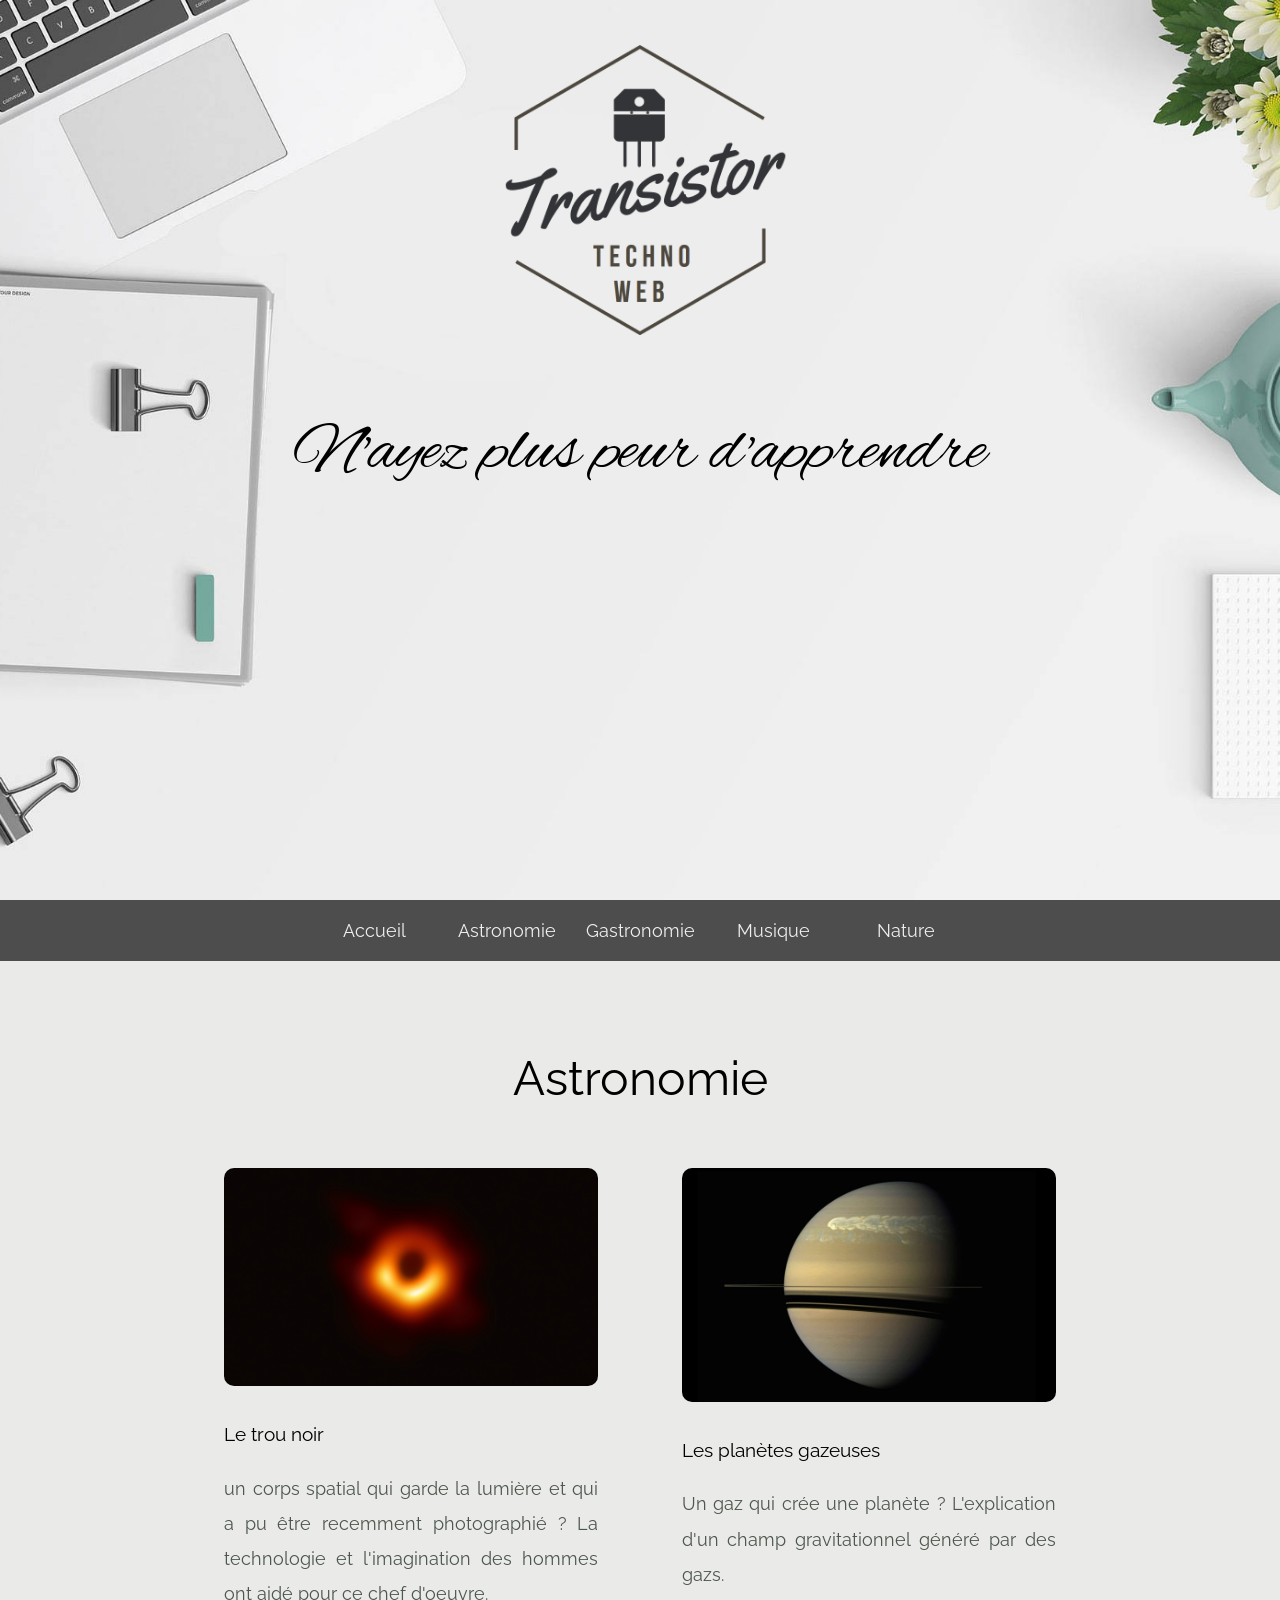
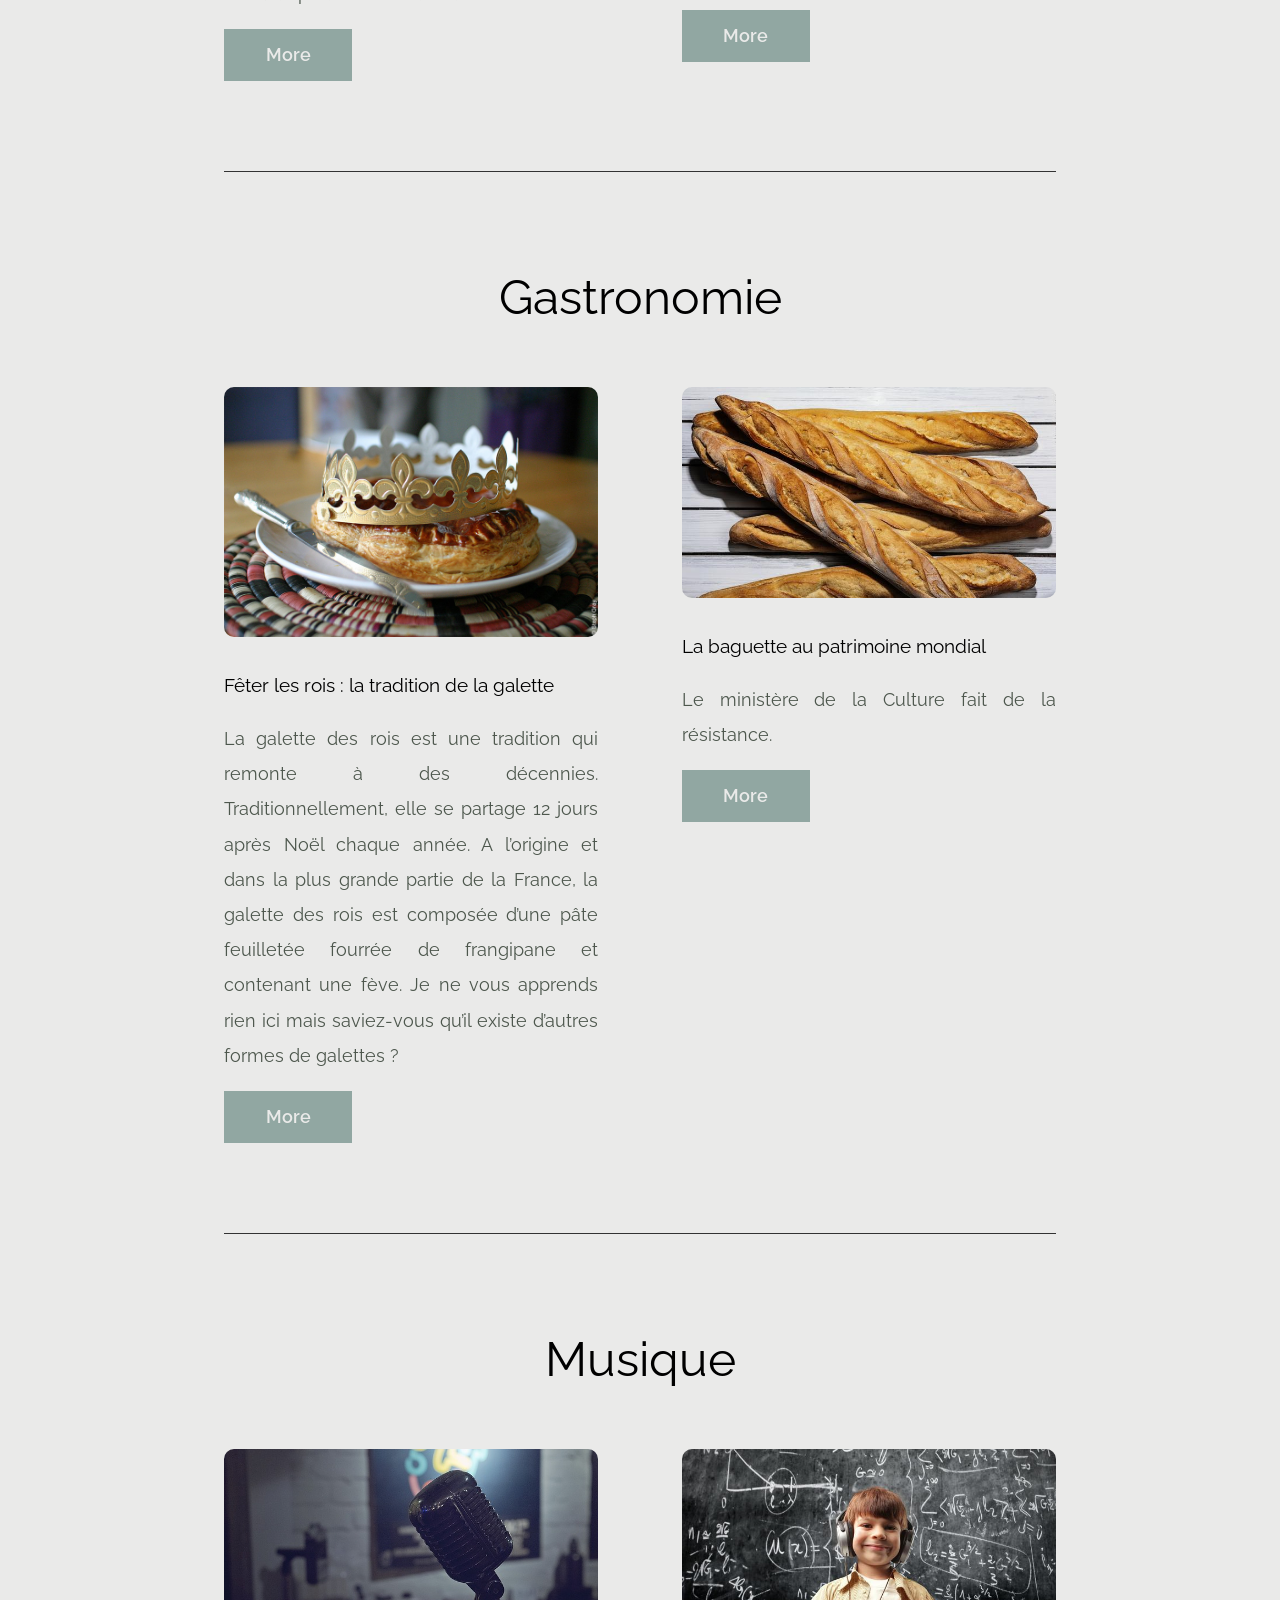
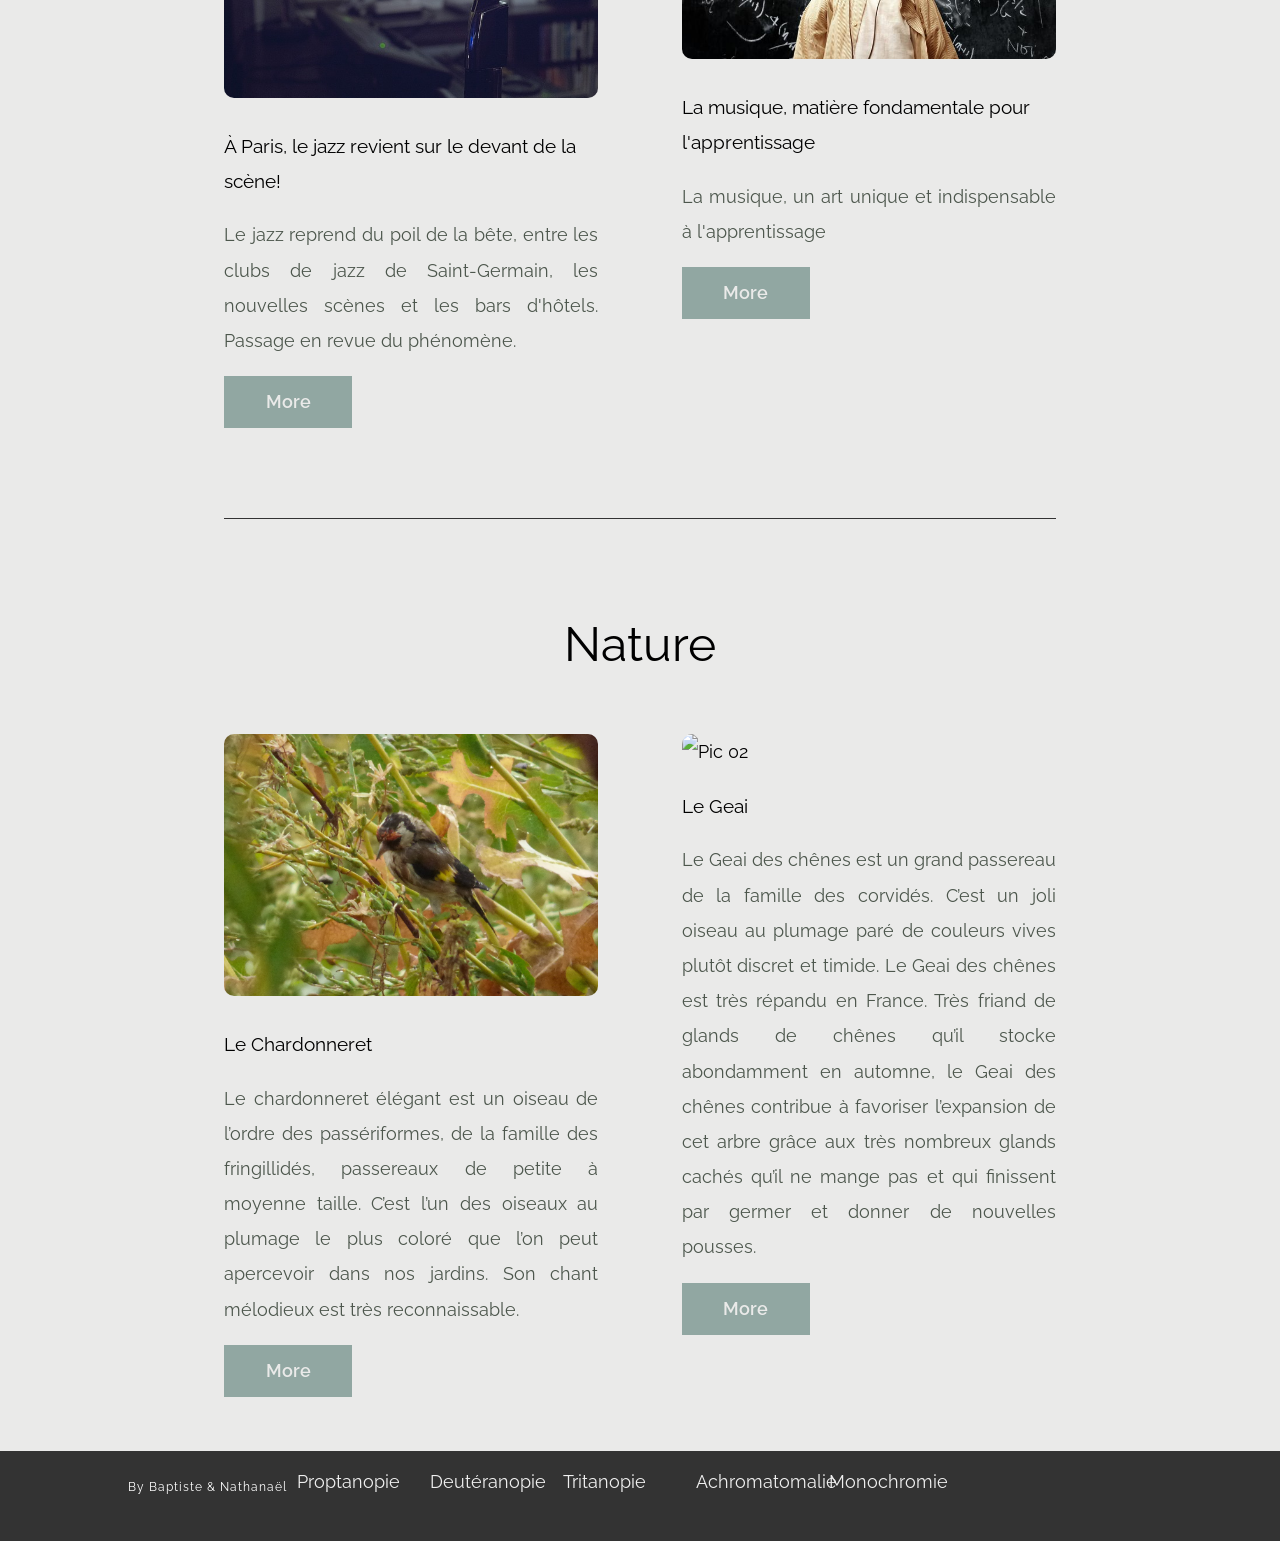
==== www/index.html @ d0d6b8c2 "Add files via upload" ====
<!DOCTYPE html>
<html lang="fr">
	<head>
		<meta charset="UTF-8" />
		<title>Accueil</title>
		<link type="text/css" rel="stylesheet" href="css/reset.css" >
		<link type="text/css" rel="stylesheet" href="css/index.css" >
	</head>
	<body style="margin:0; padding:0;">

		<!--	Header
		--------------------------------->
		<div class="banner" id="index">
			<img src="imgs/logo/SFlogo.PNG" alt="Transisor"  class="logo">
			<h1>N'ayez plus peur d'apprendre</h1>
		</div>

		<!--	Navigation
		--------------------------------->
		<div class="nav">
		  <input type="checkbox" id="nav-check">
		  <div class="nav-btn">
		    <label for="nav-check">
		      <span></span>
		      <span></span>
		      <span></span>
		    </label>
		  </div>

		  <div class="nav-links">
		    <a class="js-scrollTo" href="#index">Accueil</a>
		    <a class="js-scrollTo" href="#astronomie">Astronomie</a>
		    <a class="js-scrollTo" href="#gastronomie">Gastronomie</a>
		    <a class="js-scrollTo" href="#musique">Musique</a>
		    <a class="js-scrollTo" href="#nature">Nature</a>
		  </div>
		</div>

		<!--	Main
		--------------------------------->
			<!--	Astronomie
			--------------------------------->
			<div class="bordure_transparent" id="astronomie"></div>
			<div class="inner">
				<header>
					<h2>Astronomie</h2>
					<p></p>
				</header>
				<div class="flex">
					<article>
						<div class="image">
							<img src="imgs/part_1/pic_1.jpg" alt="Pic 01" />
						</div>
						<header>
							<h3>Le trou noir</h3>
						</header>
						<p>
							un corps spatial qui garde la lumière et qui a pu être recemment photographié ? La technologie et l'imagination des hommes ont aidé pour ce chef d'oeuvre.
						</p>
						<footer>
							<a href="content/astronomie.html#article_1" class="button">More</a>
						</footer>
					</article>
					<article>
						<div class="image">
							<img src="imgs/part_1/pic_2.jpg" alt="Pic 02" />
						</div>
						<header>
							<h3>Les planètes gazeuses</h3>
						</header>
						<p>
							Un gaz qui crée une planète ? L'explication d'un champ gravitationnel généré par des gazs.
						</p>
						<footer>
							<a href="content/astronomie.html#article_2" class="button">More</a>
						</footer>
					</article>
				</div>
				<div class="bordure" id="gastronomie"></div>
			</div>

			<!--	Gastronomie
			--------------------------------->
			<div class="inner">
				<header>
					<h2>Gastronomie</h2>
					<p></p>
				</header>
				<div class="flex">
					<article>
						<div class="image">
							<img src="imgs/part_2/pic_1.jpg" alt="Pic 01" />
						</div>
						<header>
							<h3>Fêter les rois : la tradition de la galette</h3>
						</header>
						<p>
							La galette des rois est une tradition qui remonte à des décennies. Traditionnellement, elle se partage 12 jours après Noël chaque année. A l’origine et dans la plus grande partie de la France, la galette des rois est composée d’une pâte feuilletée fourrée de frangipane et contenant une fève. Je ne vous apprends rien ici mais saviez-vous qu’il existe d’autres formes de galettes ?
						</p>
						<footer>
							<a href="content/gastronomie.html#article_1" class="button">More</a>
						</footer>
					</article>
					<article>
						<div class="image">
							<img src="imgs/part_2/pic_2.jpg" alt="Pic 02" />
						</div>
						<header>
							<h3>La baguette au patrimoine mondial</h3>
						</header>
						<p>
							Le ministère de la Culture fait de la résistance.
						</p>
						<footer>
							<a href="content/gastronomie.html#article_2" class="button">More</a>
						</footer>
					</article>
				</div>
				<div class="bordure" id="musique"></div>
			</div>

			<!--	Musique
			--------------------------------->
			<div class="inner">
				<header>
					<h2>Musique</h2>
					<p></p>
				</header>
				<div class="flex">
					<article>
						<div class="image"><img src="imgs/part_3/pic_1.jpg" alt="Pic 01" /></div>
						<header>
							<h3>À Paris, le jazz revient sur le devant de la scène!</h3>
						</header>
						<p>
							Le jazz reprend du poil de la bête, entre les clubs de jazz de Saint-Germain, les nouvelles scènes et les bars d'hôtels. Passage en revue du phénomène.
						</p>
						<footer>
							<a href="content/musique.html#article_1" class="button">More</a>
						</footer>
					</article>
					<article>
						<div class="image">
							<img src="imgs/part_3/pic_2.jpg" alt="Pic 02" />
						</div>
						<header>
							<h3>La musique, matière fondamentale pour l'apprentissage</h3>
						</header>
						<p>
							La musique, un art unique et indispensable à l'apprentissage
						</p>
						<footer>
							<a href="content/musique.html#article_2" class="button">More</a>
						</footer>
					</article>
				</div>
				<div class="bordure" id="nature"></div>
			</div>

			<!--	Nature
			--------------------------------->
			<div class="inner">
				<header>
					<h2>Nature</h2>
					<p></p>
				</header>
				<div class="flex">
					<article>
						<div class="image">
							<img src="imgs/part_4/pic_1.jpg" alt="Pic 01" />
						</div>
						<header>
							<h3>Le Chardonneret</h3>
						</header>
						<p>Le chardonneret élégant est un oiseau de l’ordre des passériformes, de la famille des fringillidés, passereaux de petite à moyenne taille. C’est l’un des oiseaux au plumage le plus coloré que l’on peut apercevoir dans nos jardins. Son chant mélodieux est très reconnaissable.</p>
						<footer>
							<a href="content/nature.html#article_1" class="button">More</a>
						</footer>
					</article>
					<article>
						<div class="image">
							<img src="imgs/part_4/pic_2.jpg" alt="Pic 02" />
						</div>
						<header>
							<h3>Le Geai</h3>
						</header>
						<p>
							Le Geai des chênes est un grand passereau de la famille des corvidés. C’est un joli oiseau au plumage paré de couleurs vives plutôt discret et timide. Le Geai des chênes est très répandu en France. Très friand de glands de chênes qu’il stocke abondamment en automne, le Geai des chênes contribue à favoriser l’expansion de cet arbre grâce aux très nombreux glands cachés qu’il ne mange pas et qui finissent par germer et donner de nouvelles pousses.
						</p>
						<footer>
							<a href="content/nature.html#article_2" class="button">More</a>
						</footer>
					</article>
				</div>
			</div>

		<!--	Footer
		--------------------------------->
		<footer>
		  <div class="foot">
			<p>By Baptiste & Nathanaël</p>
			<a href="javascript:(function(){document.body.style.filter='url(&quot;data:image/svg+xml;utf8,<svg%20xmlns=\'http://www.w3.org/2000/svg\'><filter%20id=\'protanopia\'><feColorMatrix%20type=\'matrix\'%20values=\'0.56667%200.43333%200.00000%200%200%200.55833%200.44167%200.00000%200%200%200.00000%200.24167%200.75833%200%200%200%200%200%201%200\'/></filter></svg>#protanopia&quot;)';})()">Proptanopie</a>
		  	<a href="javascript:(function(){document.body.style.filter='url(&quot;data:image/svg+xml;utf8,<svg%20xmlns=\'http://www.w3.org/2000/svg\'><filter%20id=\'deuteranopia\'><feColorMatrix%20type=\'matrix\'%20values=\'0.625%200.375%200%200%200%200.7%200.3%200%200%200%200%200.3%200.7%200%200%200%200%200%201%200\'/></filter></svg>#deuteranopia&quot;)';})()">Deutéranopie</a>
			<a href="javascript:(function(){document.body.style.filter='url(&quot;data:image/svg+xml;utf8,<svg%20xmlns=\'http://www.w3.org/2000/svg\'><filter%20id=\'tritanopia\'><feColorMatrix%20type=\'matrix\'%20values=\'0.95%200.05%200%200%200%200%200.433%200.567%200%200%200%200.475%200.525%200%200%200%200%200%201%200\'/></filter></svg>#tritanopia&quot;)';})()">Tritanopie</a>
			<a href="javascript:(function(){document.body.style.filter='url(&quot;data:image/svg+xml;utf8,<svg%20xmlns=\'http://www.w3.org/2000/svg\'><filter%20id=\'achromatomaly\'><feColorMatrix%20type=\'matrix\'%20values=\'0.618%200.320%200.062%200%200%200.163%200.775%200.062%200%200%200.163%200.320%200.516%200%200%200%200%200%201%200\'/></filter></svg>#achromatomaly&quot;)';})()">Achromatomalie</a>
			<a href="javascript:(function(){document.body.style.filter='url(&quot;data:image/svg+xml;utf8,<svg%20xmlns=\'http://www.w3.org/2000/svg\'><filter%20id=\'achromatopsia\'><feColorMatrix%20type=\'matrix\'%20values=\'0.299%200.587%200.114%200%200%200.299%200.587%200.114%200%200%200.299%200.587%200.114%200%200%200%200%200%201%200\'/></filter></svg>#achromatopsia&quot;)';})()">Monochromie</a>
		  </div>
		  
			
		  </div>
		</footer>

		<!--	Javascript
		--------------------------------->
		<script type="text/javascript" src="js/jquery.js"></script>
		<script type="text/javascript" src="js/script.js"></script>

	</body>
</html>
---- www/css/index.css ----
@charset "UTF-8";
@import "https://fonts.googleapis.com/css?family=Raleway:100,300,600";
@import "https://fonts.googleapis.com/css?family=Alex+Brush";

/*******	Body	*******/
* {
  box-sizing: border-box;
}

body {
	line-height: 200%;
	height: 100%;
	font-size: 110%;
	font-family: "Raleway", Arial, Helvetica, sans-serif;
  background-color: rgb(234, 234, 233);
}

/******* Titres *******/
p {
	color: rgb(77, 87, 77);
	position: relative;
	margin: 2vh 0 2vh 0;
	text-align: justify;
}

h1 {
	margin-top: 10vh;
	font-family: 'Alex Brush';
	font-size: 400%;
}

@media (max-width:1200px) {
  h1 {
		margin-top:5vh;
	}
}

h2 {
	font-size: 125%;
	margin-top: -1em;
}

h3 {
	font-size: 110%;
	margin-top: -0.8em;
}

h4, h5, h6 {
	font-size: 90%;
	margin-top: -0.6em;
}

/*******	Bordure	*******/
.bordure {
	margin-top: 10vh;
	border-bottom: 1px solid #333;
}

.bordure_transparent {
	margin-bottom: 5vh;
	border-bottom: 1px solid rgb(0,0,0,0);
}

@media (max-width:740px) {
  .bordure {
    margin-top: 5vh;
  }
}

/******* Banner *******/
.banner {
	background-image: url("../imgs/slide_0.1.jpg");
	background-repeat: no-repeat;
	background-position: center;
	background-attachment: fixed;
	height: 100vh;
	text-align: center;
	background-size: cover;
}

@media (max-width:1200px) {
  	.banner {
      height: 65vh;
      background-position: right;
    }
}

@media (orientation: landscape) and (max-width:max-height) {
  .banner {
    height: 100vh;
  }
}

.logo {
	margin-top: 5vh;
	width: 25%;
}

@media (min-width:530px) and (max-width:1200px) {
  .logo {
    width: 300px;
  }
}

@media (orientation: landscape) and (max-width:1200px){
  .logo {
    width:200px;
  }
}

@media handheld and (max-width:530px) {
	.logo {
		width: 200px;
	}
}

/*******	Navigation	*******/
.nav {
  background-color: #4d4d4d;
  padding: 0;
  position: sticky;
  top: 0;
  z-index: 10;
  text-align: center;
}

.nav-btn {
  display: none;
}

.nav-links {
  display: inline;
}

 a {
	width: 10vw;
  display: inline-block;
  padding: 13px 10px 13px 10px;
  text-decoration: none;
  color: #efefef;
}

a:hover {
  background-color: rgba(0, 0, 0, 0.3);
}

#nav-check {
  display: none;
}

@media (min-width:530px) and (max-width:1200px) {
  .nav a {
    width:19vw;
  }
}

@media handheld and (max-width:530px) {
	.nav {
		  height: 50px;
			text-align: left;
	}

	.nav-btn {
	  display: inline-block;
	}

	.nav-links {
		text-align: center;
	}

	label {
	  display: inline-block;
	  width: 50px;
	  height: 50px;
	  padding: 13px;
	}

	label:hover {
	  background-color: rgba(0, 0, 0, 0.3);
	}

	span {
	  display: block;
	  width: 25px;
	  height: 10px;
	  border-top: 2px solid #eee;
	}

	.nav-links {
	  position: absolute;
	  display: block;
	  width: 100%;
	  background-color: #333;
	  height: 0px;
	  transition: all 0.3s ease-in;
	  overflow-y: hidden;
	  top: 50px;
	}

	a {
	  display: block;
	  width: 100%;
	}

	#nav-check:checked ~ .nav-links {
	  height: calc(307px);
	  overflow-y: auto;
	}
}

.sticky {
    top: 0;
		width: 100%;
    position: fixed;
		text-align: center;
		box-shadow: 0px 1px 15px #111;
}

/*******	Flex	*******/
.flex {
	display: flex;
	flex-wrap: wrap;
	justify-content: space-between;
}

.flex article {
	width: 45%;
}

@media (min-width:740px) and (max-width:1200px) {
  .flex article {
    width: 45%;
    margin-bottom: 3em;
  }
}

@media (min-width:530px) and (max-width:740px) {
  .flex article {
    width: 85%;
    margin-bottom: 3em;
    margin:auto;
  }
}

@media handheld and (max-width: 530px) {
	.flex article {
		width: 100%;
		margin-bottom: 3em;
	}
}

/*******	Inner	*******/
.inner {
	max-width: 65vw;
	margin: 0vh auto;
	padding: 6vh 0;
}

.inner header h2,
.inner header p  {
	text-align: center;
	margin: 0 0 8vh 0;
}

.inner article h3 {
	text-align: left;
}

.inner header h2 {
	font-size: 2.75em;
	margin: 0 0 .5em 0;
}

@media (min-width:740px) and (max-width:1200px) {
  .inner {
		max-width: 90%;
	}
}

@media (min-width:530px) and (max-width:740px) {
  .inner {
		max-width: 100%;
	}
}

@media (max-width:530px) {
	.inner {
		max-width: 85%;
	}
}

/*******	Image	*******/
.image {
	display: block;
	margin: 0 0 2em 0;
}

.image img {
	border-radius: 10px;
	width: 100%;
	text-align: center;
}

@media (min-width:530px) and (max-width:740px) {
  .image img {
  	width: 90%;
    margin: 5vh;
  }
}

@media (max-width:530px) {
  .image img {
		text-align: center;
	}
}

/*******	Button *******/
.button {
	transition: 0.2s ease-in-out, color 0.2s ease-in-out;
	display: inline-block;
	font-weight: 600;
	line-height: 2.95em;
	padding: 0 1.5em;
	text-decoration: none;
	color: rgb(234, 234, 233);
  	background-color: rgb(145, 167, 162);
  	text-align: center;
}

.button:hover {
	background-color: rgb(116, 116, 100);
}

@media (min-width:530px) and (max-width:740px) {
  .button {
    width:20vw;
    margin-bottom: 5vh;
  }
}

@media handheld and (max-width:530px) {
	.button {
		padding: 0;
		width: 100%;
	}
}

/******* Footer *******/
footer .foot{
  width: 100%;
  height: 10vh;
  background: #333;
  background-attachment: fixed;
}

footer p {
  padding-left: 10%;
  color: white;
  font-size: 0.7em;
  text-transform: capitalize;
  letter-spacing: 1px;
  float: left;
}
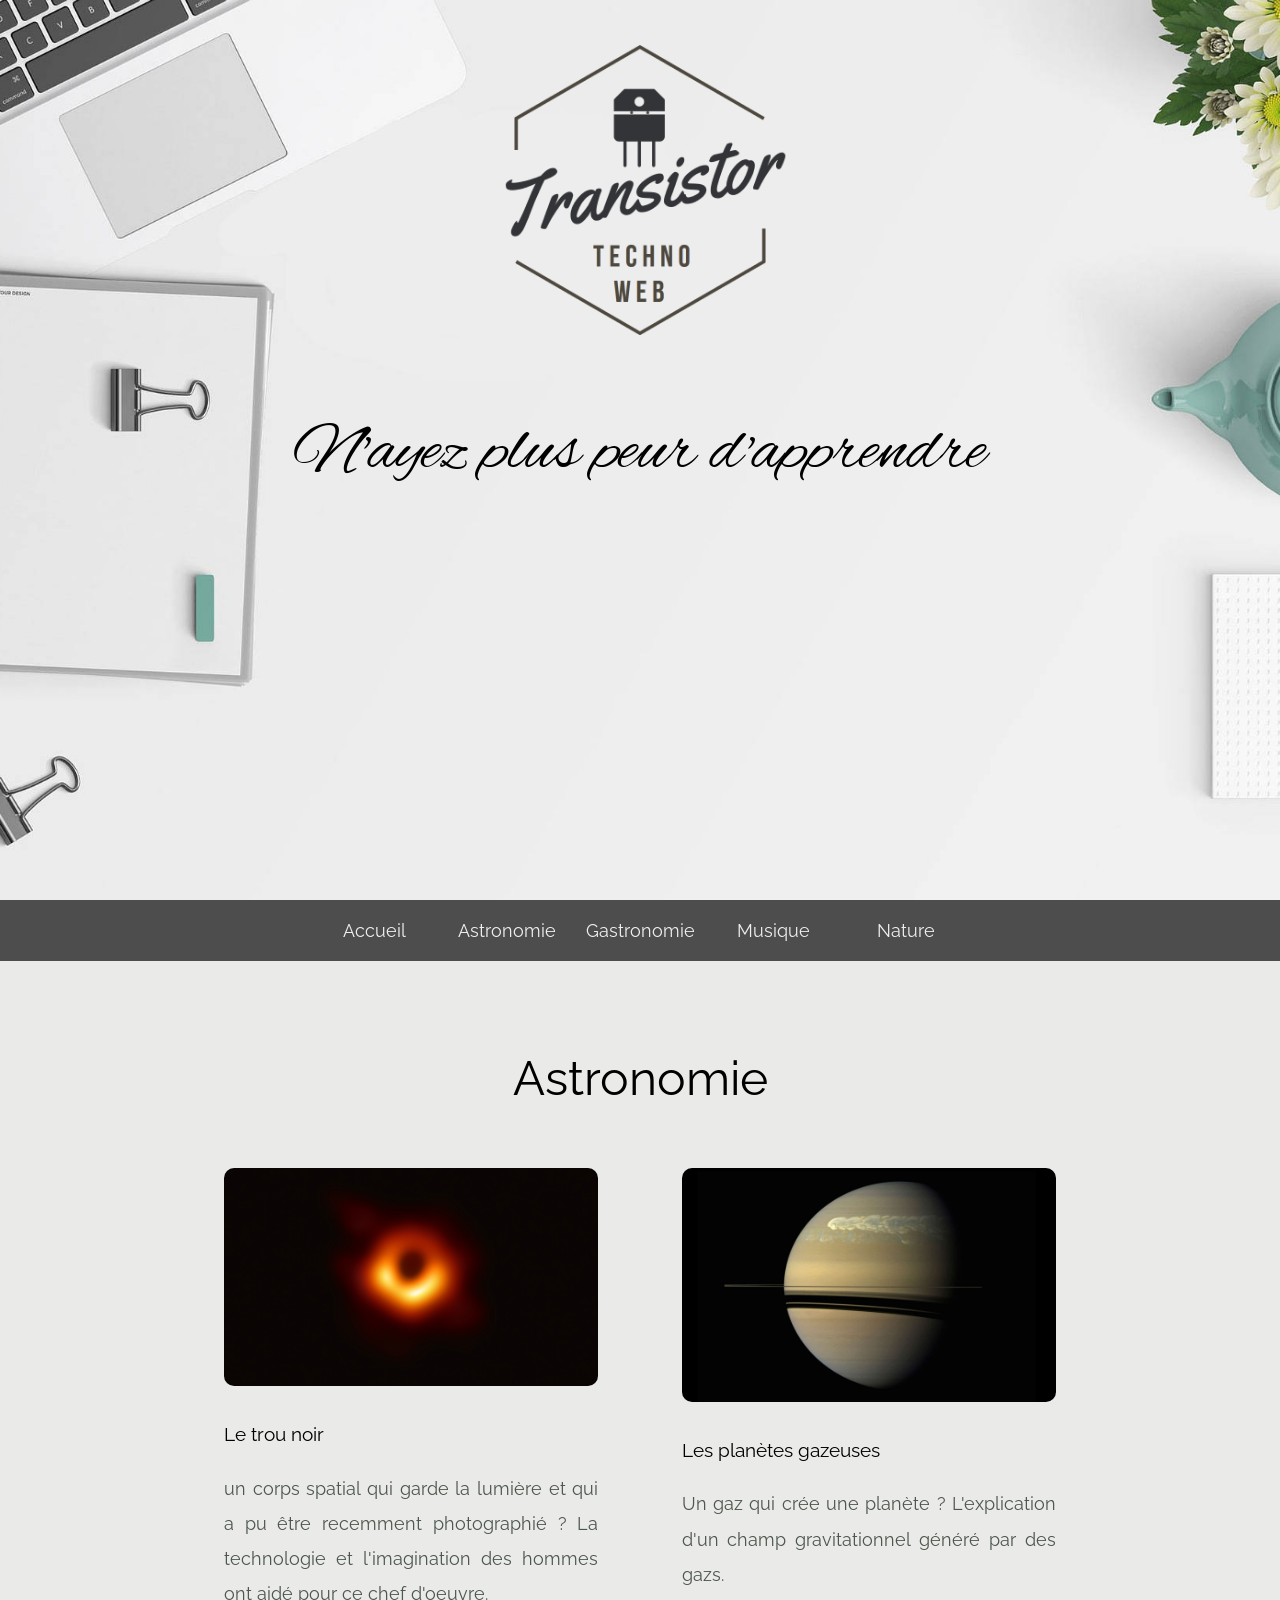
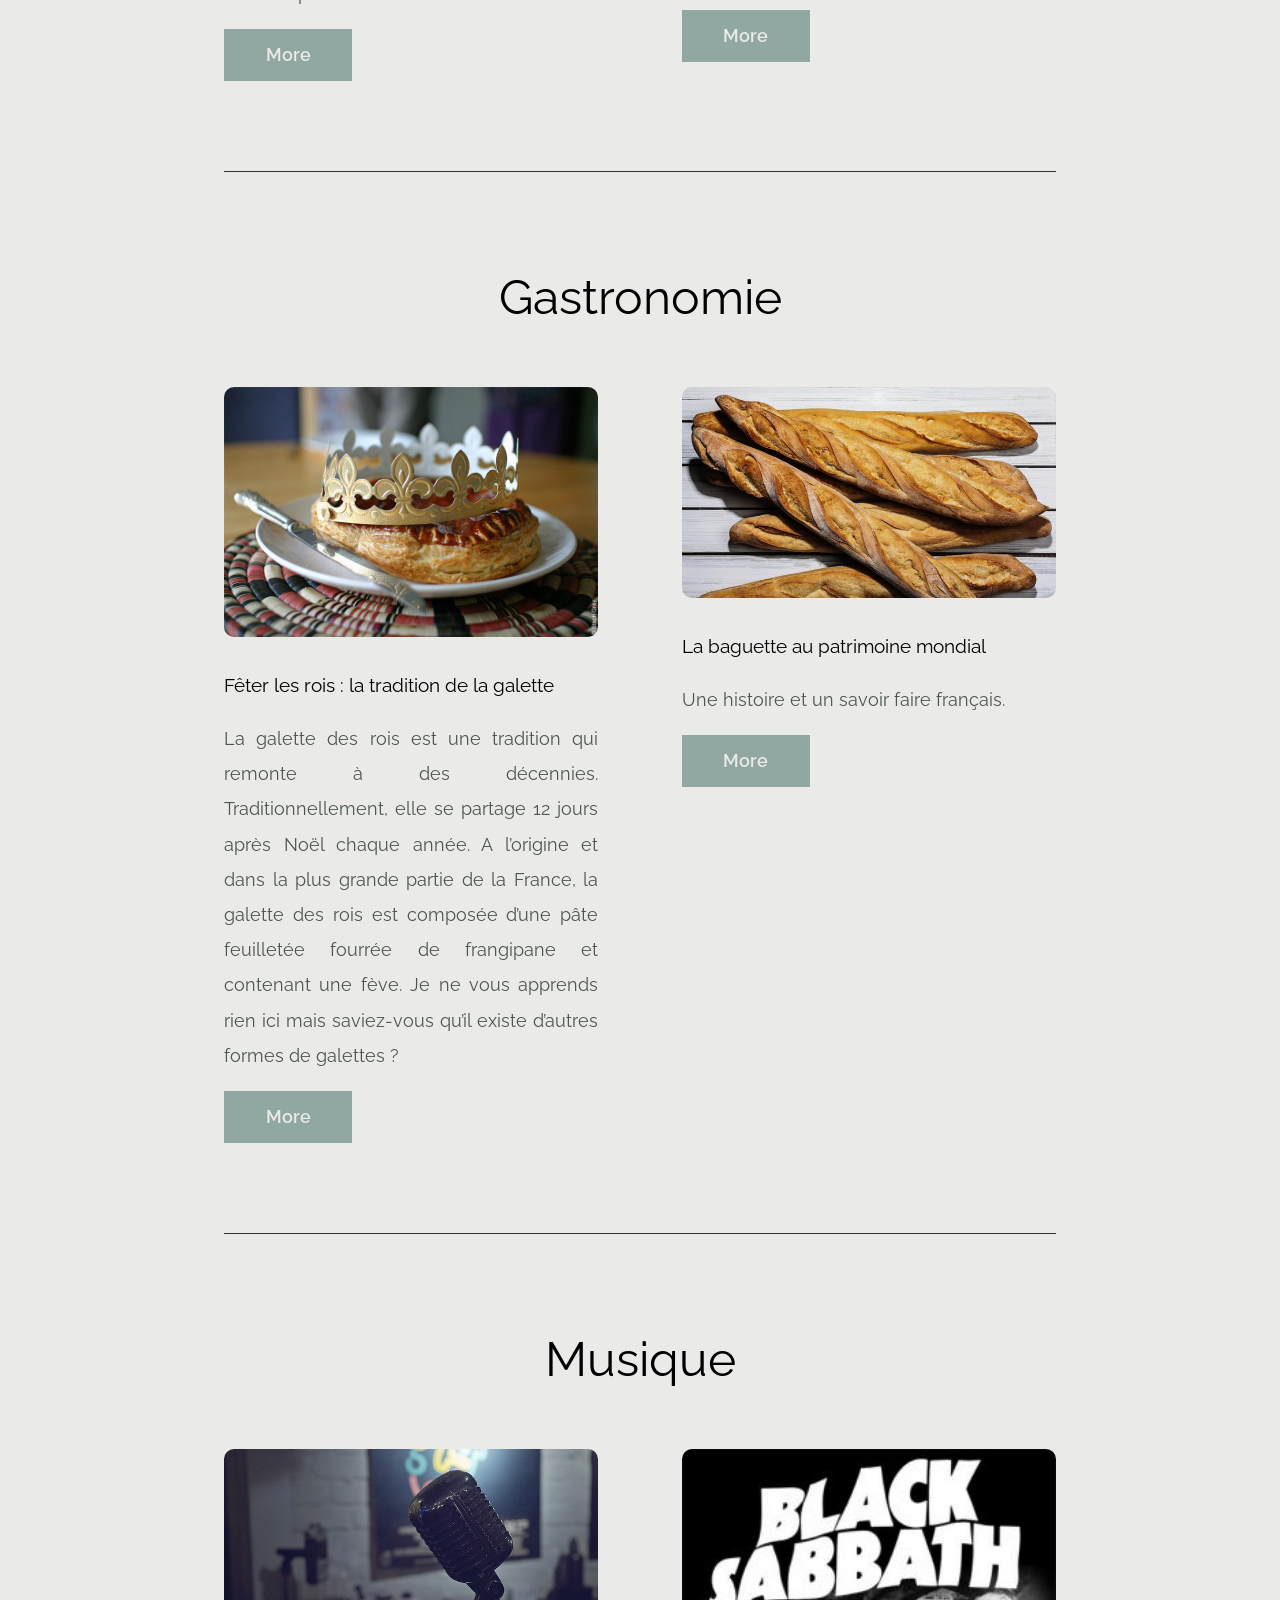
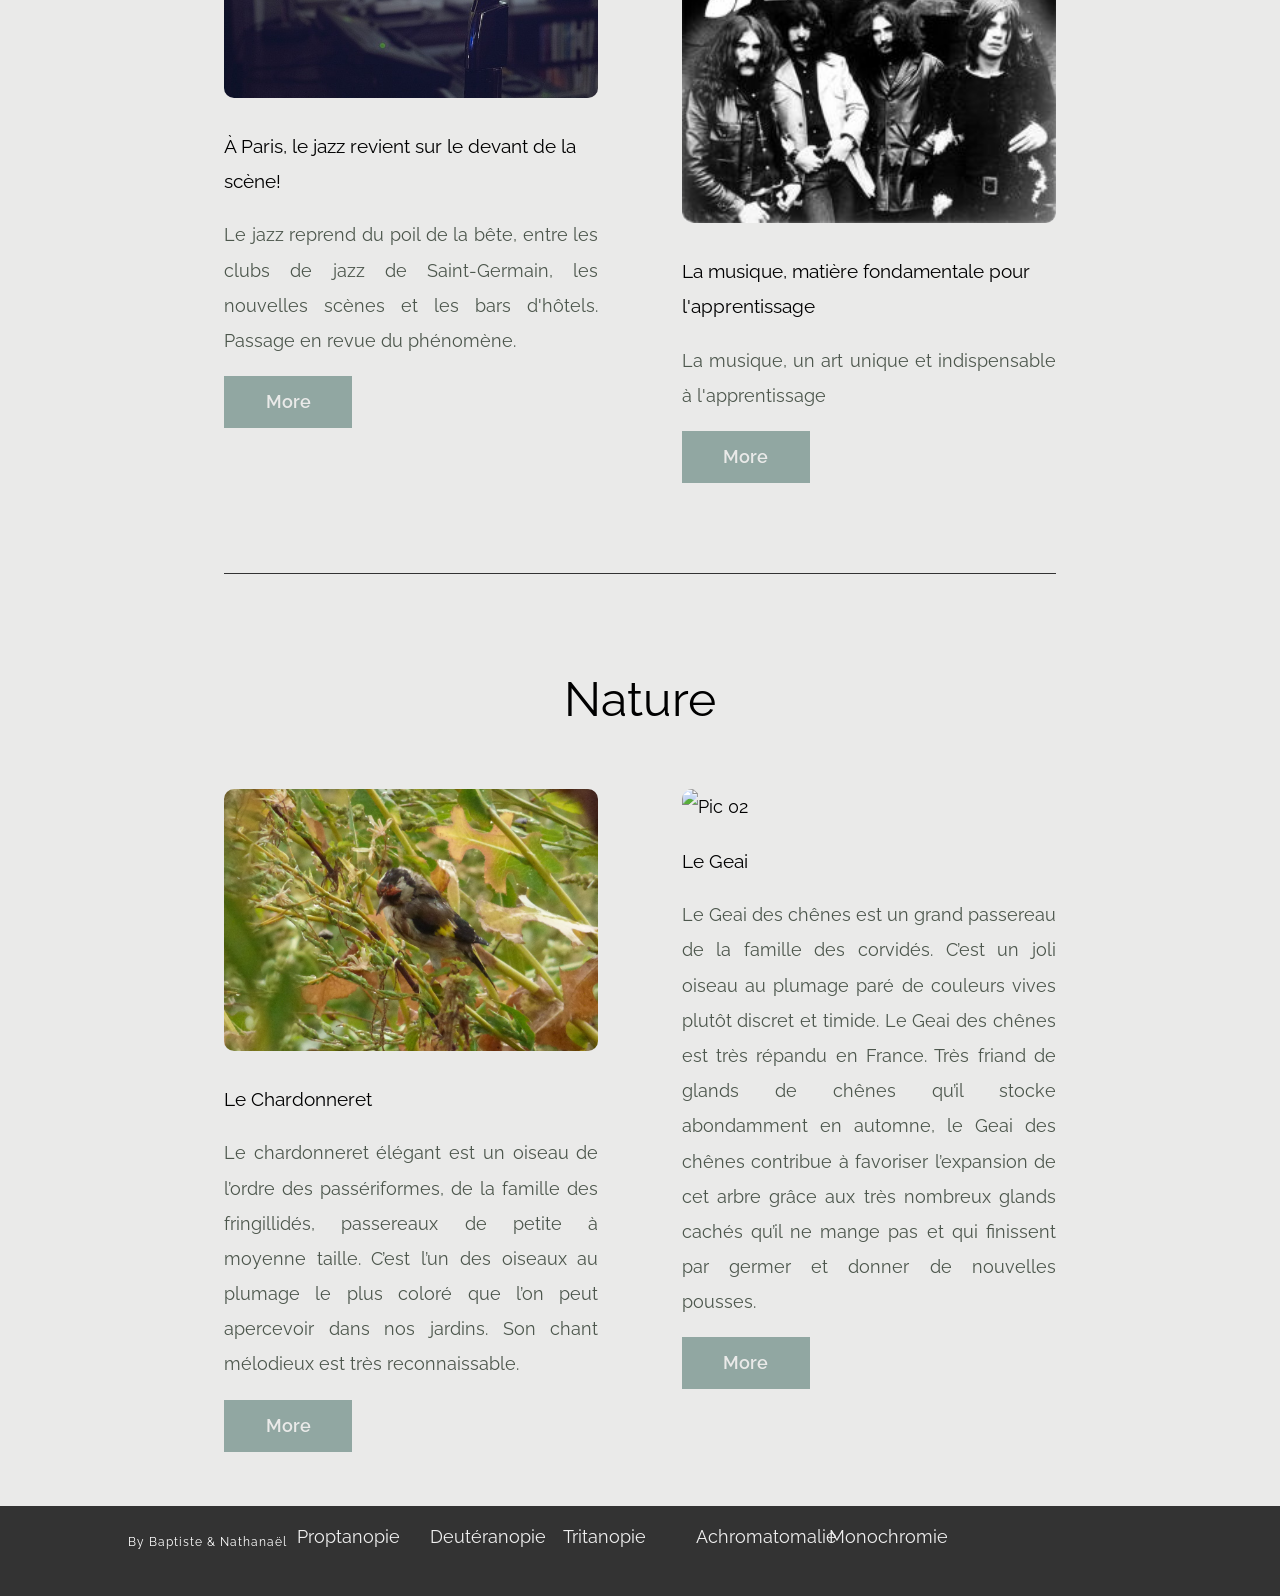
==== commit ce3abc3e: "Add files via upload" ====
--- a/www/index.html
+++ b/www/index.html
@@ -109,7 +109,7 @@
 							<h3>La baguette au patrimoine mondial</h3>
 						</header>
 						<p>
-							Le ministère de la Culture fait de la résistance.
+							Une histoire et un savoir faire français.
 						</p>
 						<footer>
 							<a href="content/gastronomie.html#article_2" class="button">More</a>
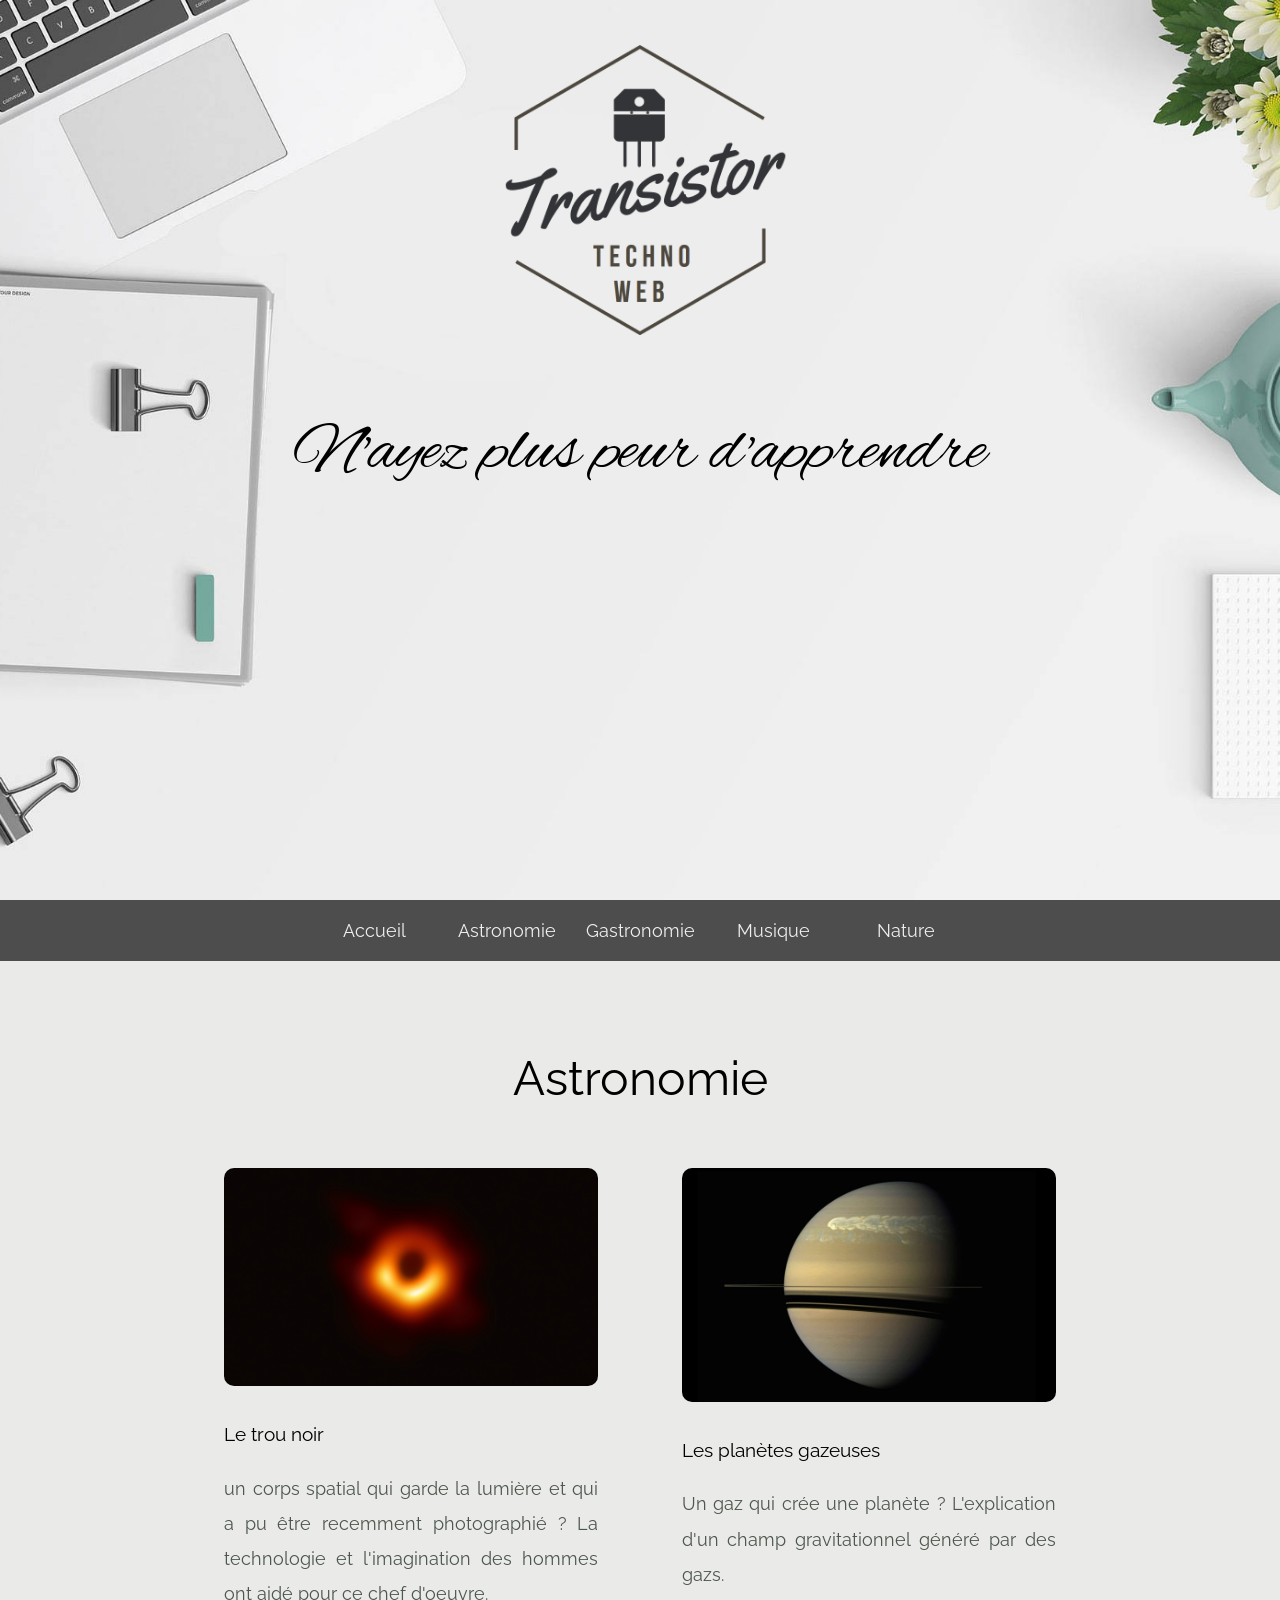
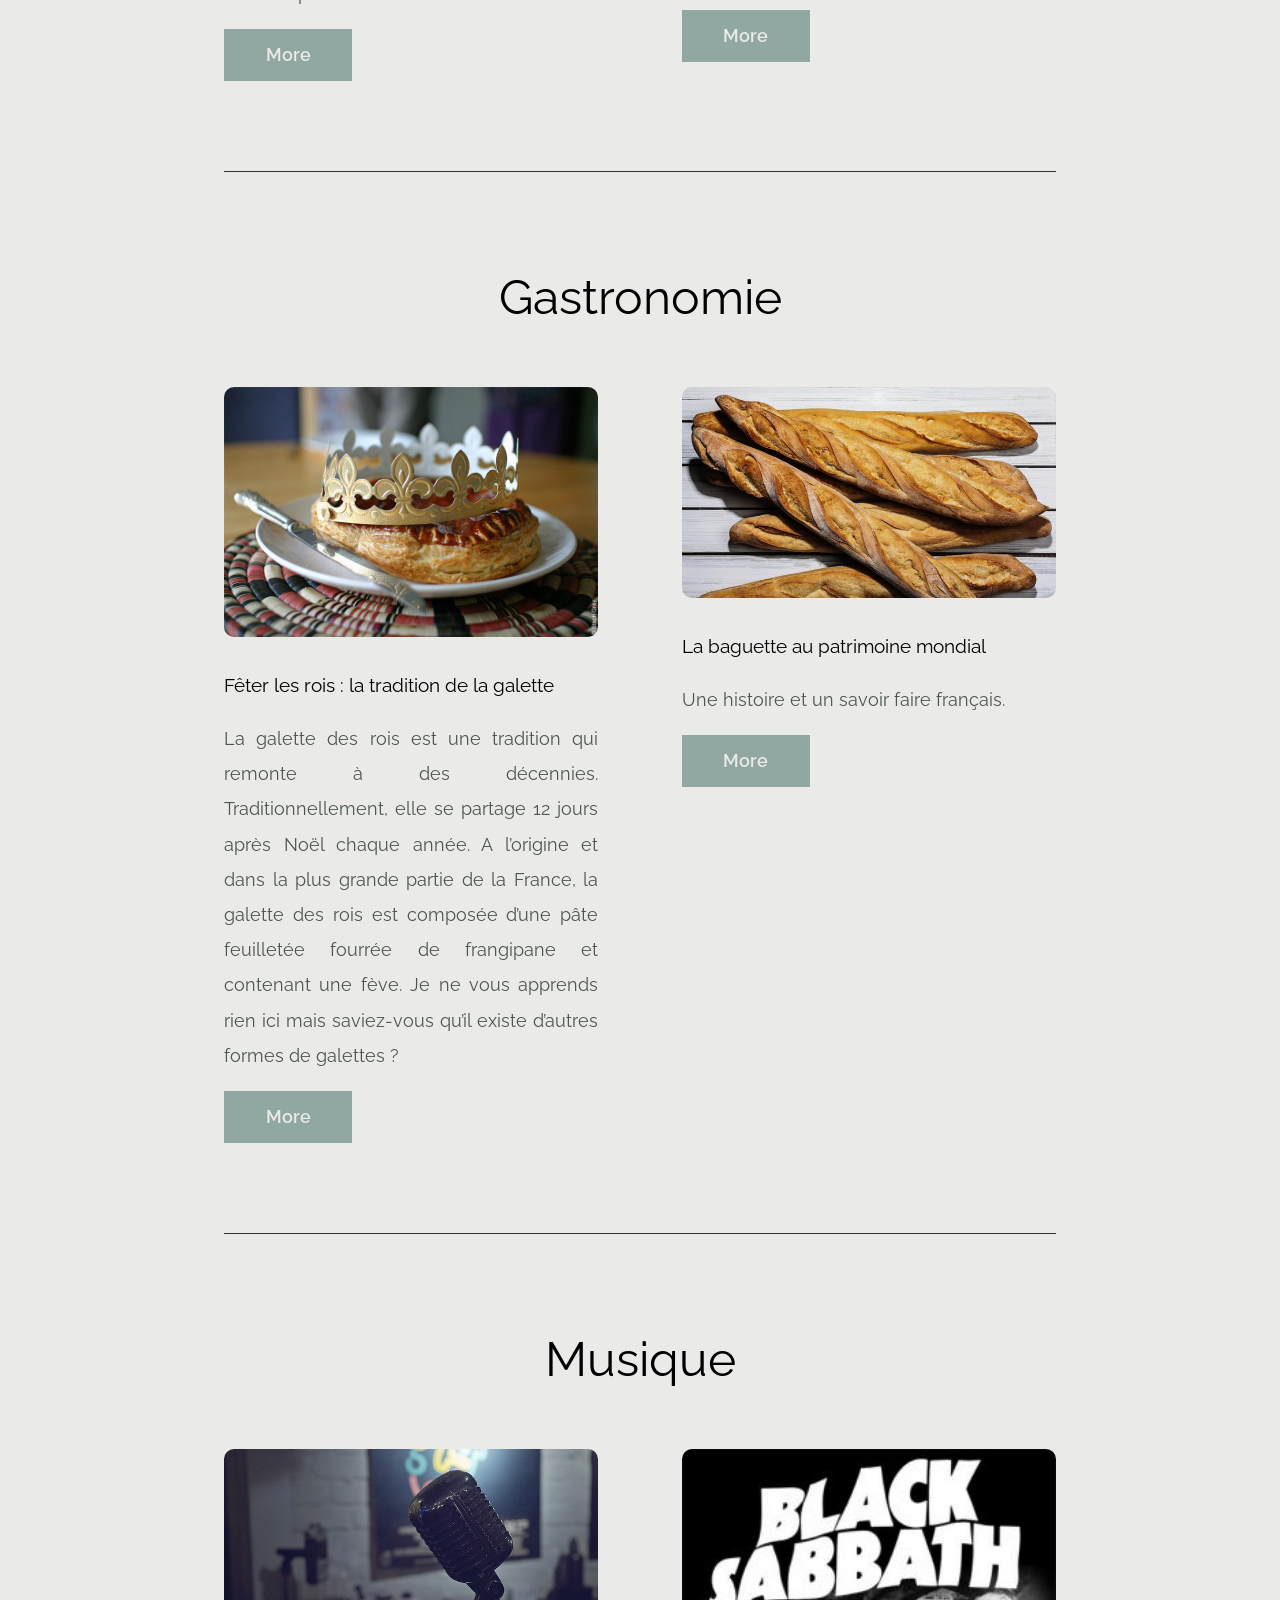
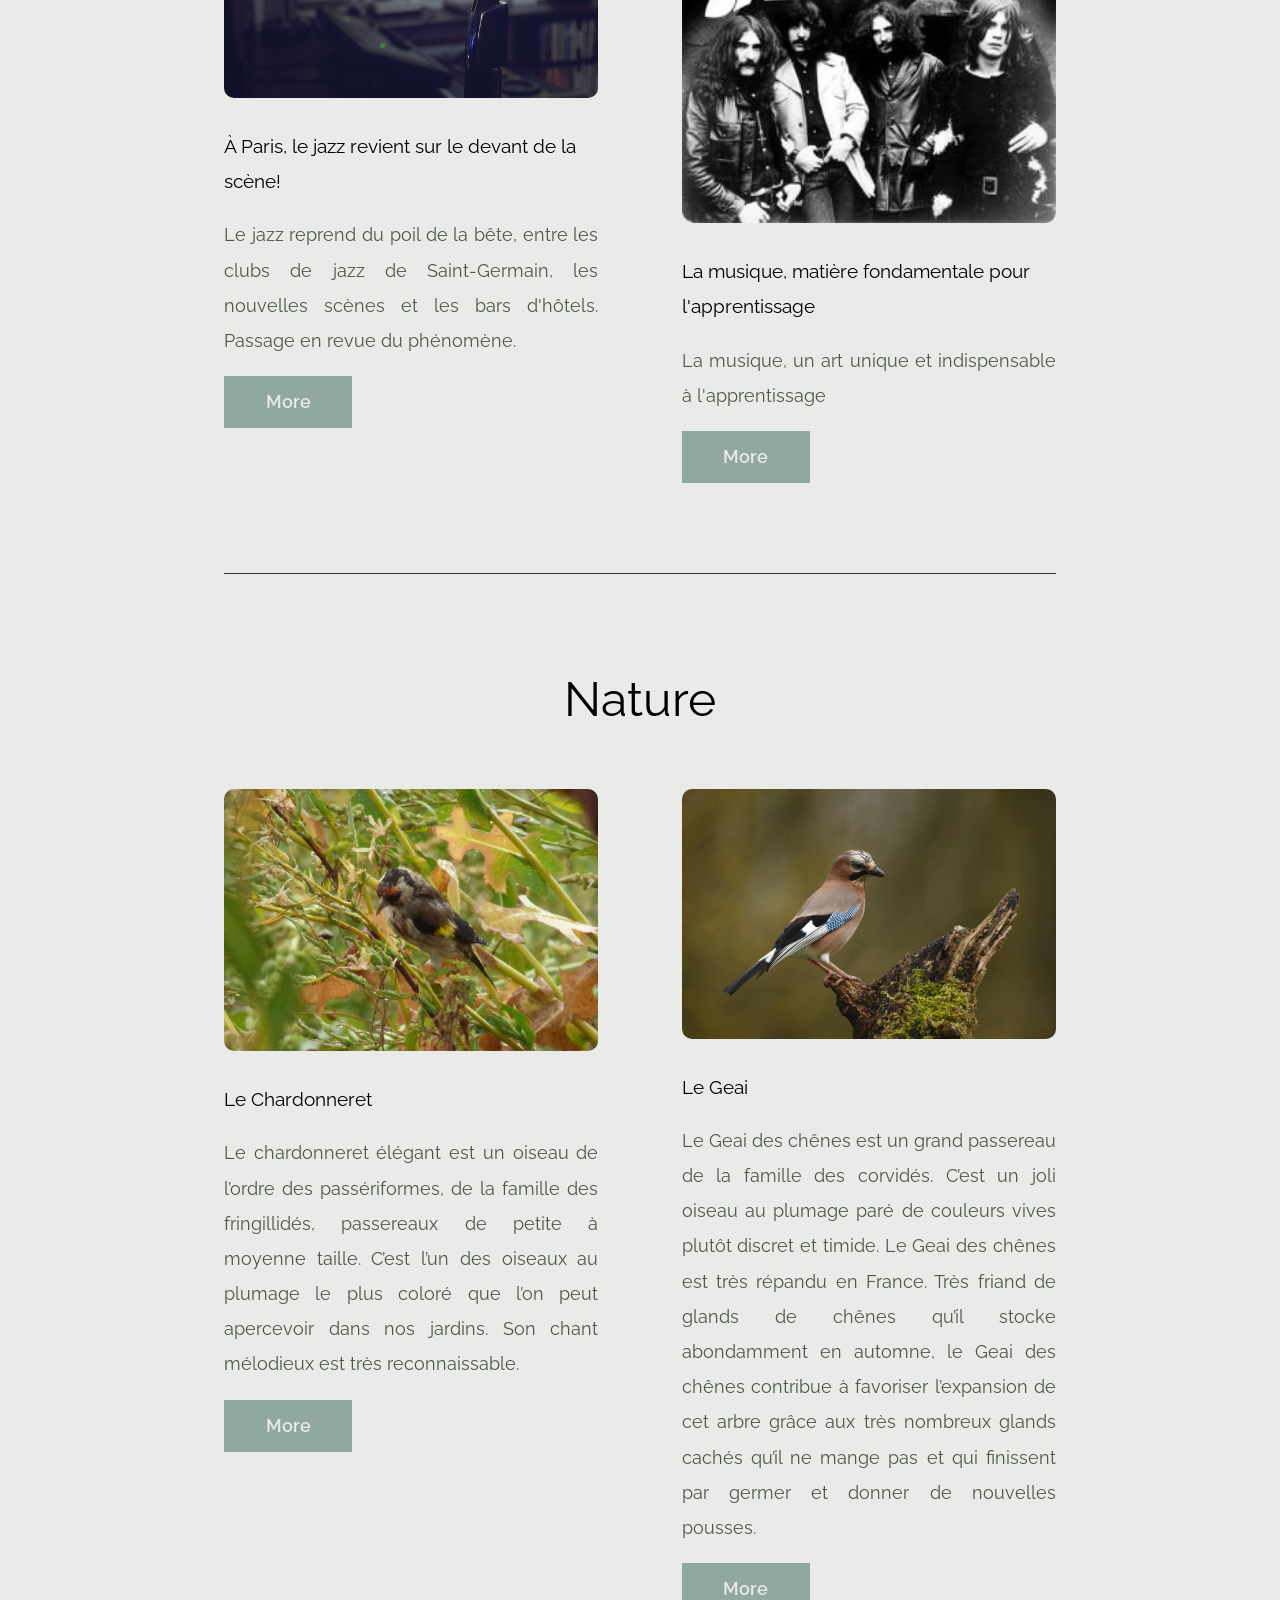
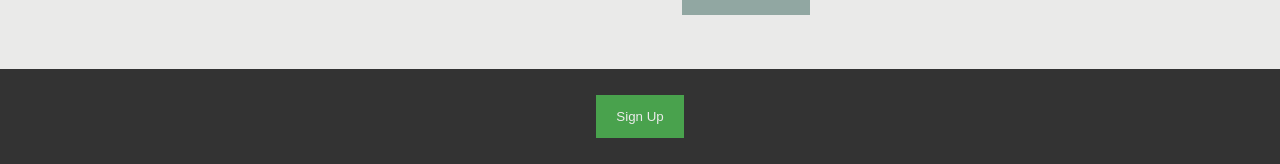
==== commit 087b0621: "Add files via upload" ====
--- a/www/index.html
+++ b/www/index.html
@@ -6,7 +6,7 @@
 		<link type="text/css" rel="stylesheet" href="css/reset.css" >
 		<link type="text/css" rel="stylesheet" href="css/index.css" >
 	</head>
-	<body style="margin:0; padding:0;">
+	<body>
 
 		<!--	Header
 		--------------------------------->
@@ -197,23 +197,49 @@
 		<!--	Footer
 		--------------------------------->
 		<footer>
-		  <div class="foot">
-			<p>By Baptiste & Nathanaël</p>
-			<a href="javascript:(function(){document.body.style.filter='url(&quot;data:image/svg+xml;utf8,<svg%20xmlns=\'http://www.w3.org/2000/svg\'><filter%20id=\'protanopia\'><feColorMatrix%20type=\'matrix\'%20values=\'0.56667%200.43333%200.00000%200%200%200.55833%200.44167%200.00000%200%200%200.00000%200.24167%200.75833%200%200%200%200%200%201%200\'/></filter></svg>#protanopia&quot;)';})()">Proptanopie</a>
-		  	<a href="javascript:(function(){document.body.style.filter='url(&quot;data:image/svg+xml;utf8,<svg%20xmlns=\'http://www.w3.org/2000/svg\'><filter%20id=\'deuteranopia\'><feColorMatrix%20type=\'matrix\'%20values=\'0.625%200.375%200%200%200%200.7%200.3%200%200%200%200%200.3%200.7%200%200%200%200%200%201%200\'/></filter></svg>#deuteranopia&quot;)';})()">Deutéranopie</a>
-			<a href="javascript:(function(){document.body.style.filter='url(&quot;data:image/svg+xml;utf8,<svg%20xmlns=\'http://www.w3.org/2000/svg\'><filter%20id=\'tritanopia\'><feColorMatrix%20type=\'matrix\'%20values=\'0.95%200.05%200%200%200%200%200.433%200.567%200%200%200%200.475%200.525%200%200%200%200%200%201%200\'/></filter></svg>#tritanopia&quot;)';})()">Tritanopie</a>
-			<a href="javascript:(function(){document.body.style.filter='url(&quot;data:image/svg+xml;utf8,<svg%20xmlns=\'http://www.w3.org/2000/svg\'><filter%20id=\'achromatomaly\'><feColorMatrix%20type=\'matrix\'%20values=\'0.618%200.320%200.062%200%200%200.163%200.775%200.062%200%200%200.163%200.320%200.516%200%200%200%200%200%201%200\'/></filter></svg>#achromatomaly&quot;)';})()">Achromatomalie</a>
-			<a href="javascript:(function(){document.body.style.filter='url(&quot;data:image/svg+xml;utf8,<svg%20xmlns=\'http://www.w3.org/2000/svg\'><filter%20id=\'achromatopsia\'><feColorMatrix%20type=\'matrix\'%20values=\'0.299%200.587%200.114%200%200%200.299%200.587%200.114%200%200%200.299%200.587%200.114%200%200%200%200%200%201%200\'/></filter></svg>#achromatopsia&quot;)';})()">Monochromie</a>
-		  </div>
-		  
-			
-		  </div>
+			<div class="foot">
+				<button onclick="document.getElementById('inscription').style.display='block'" style="width:auto;">Sign Up</button>
+
+				<div id="inscription" class="modal">
+				  <span onclick="document.getElementById('inscription').style.display='none'" class="close" title="Close Modal">&times;</span>
+				  <form method="get" class="modal-content" action="../htbin/register.py">
+				    <div class="container">
+				      <h1>Sign Up</h1>
+				      <p>Please fill in this form to create an account.</p>
+				      <hr>
+							<label for="username"><b>User Name</b></label>
+							<input type="text" placeholder="Enter User Name" id="username" name="username" required minlength="6">
+
+							<label for="firstname"><b>First Name</b></label>
+							<input type="text" placeholder="Enter First Name" id="firstname" name="firstname" required><br>
+
+							<label for="lastname"><b>Last Name</b></label>
+							<input type="text" placeholder="Enter Last Name" id="lastname" name="lastname" required><br>
+
+				      <label for="useremail"><b>Email</b></label>
+				      <input type="text" placeholder="Enter Email" id="useremail" name="useremail" required>
+
+				      <label for="userpwd"><b>Password</b></label>
+				      <input type="password" placeholder="Enter Password" id="userpdw" name="userpwd" required>
+
+							<label for="birthdate"><b>Birth Date</b></label><br>
+							<input type="text" placeholder="Enter Birth Date" id="birthdate" name="birthdate">
+
+				      <div class="clearfix">
+				        <button type="button" id="envoi" onclick="document.getElementById('inscription').style.display='none'" class="cancelbtn">Cancel</button>
+				        <button type="submit" class="signupbtn">Sign Up</button>
+				      </div>
+				    </div>
+				  </form>
+				</div>
+			</div>
 		</footer>
 
 		<!--	Javascript
 		--------------------------------->
 		<script type="text/javascript" src="js/jquery.js"></script>
 		<script type="text/javascript" src="js/script.js"></script>
+		<script type="text/javascript" src="js/inscription.js"></script>
 
 	</body>
 </html>
--- a/www/css/index.css
+++ b/www/css/index.css
@@ -13,6 +13,8 @@
 	font-size: 110%;
 	font-family: "Raleway", Arial, Helvetica, sans-serif;
   background-color: rgb(234, 234, 233);
+  margin: 0;
+  padding: 0;
 }
 
 /******* Titres *******/
@@ -323,8 +325,8 @@
 	padding: 0 1.5em;
 	text-decoration: none;
 	color: rgb(234, 234, 233);
-  	background-color: rgb(145, 167, 162);
-  	text-align: center;
+  background-color: rgb(145, 167, 162);
+  text-align: center;
 }
 
 .button:hover {
@@ -348,18 +350,127 @@
 /******* Footer *******/
 footer .foot{
   width: 100%;
-  height: 10vh;
-  background: #333;
-  background-attachment: fixed;
+  padding:2vh;
+  background-color: #333;
+  float:left;
+  text-align: center;
 }
 
 footer p {
-  padding-left: 10%;
+  color: #333;
+  font-size: 0.7em;
+  letter-spacing: 1px;
+  text-align: center;
+}
+
+footer h1 {
+  text-align:center;
+  margin: 5vh;
+}
+
+
+/*****************TEST********************/
+
+
+/* Full-width input fields */
+input[type=text], input[type=password] {
+  width: 100%;
+  padding: 15px;
+  margin: 5px 0 22px 0;
+  display: inline-block;
+  border: none;
+  background: #f1f1f1;
+}
+
+/* Add a background color when the inputs get focus */
+input[type=text]:focus, input[type=password]:focus {
+  background-color: #ddd;
+  outline: none;
+}
+
+/* Set a style for all buttons */
+button {
+  background-color: #4CAF50;
   color: white;
-  font-size: 0.7em;
-  text-transform: capitalize;
-  letter-spacing: 1px;
+  padding: 14px 20px;
+  margin: 8px 0;
+  border: none;
+  cursor: pointer;
+  width: 100%;
+  opacity: 0.9;
+}
+
+button:hover {
+  opacity:1;
+}
+
+/* Extra styles for the cancel button */
+.cancelbtn {
+  padding: 14px 20px;
+  background-color: #f44336;
+}
+
+/* Float cancel and signup buttons and add an equal width */
+.cancelbtn, .signupbtn {
   float: left;
-}
-
-
+  width: 50%;
+}
+
+/* Add padding to container elements */
+.container {
+  padding: 16px;
+}
+
+/* The Modal (background) */
+.modal {
+  display: none; /* Hidden by default */
+  position: fixed; /* Stay in place */
+  z-index: 100; /* Sit on top */
+  left: 0;
+  top: 0;
+  width: 100%; /* Full width */
+  height: 100%; /* Full height */
+  overflow: auto; /* Enable scroll if needed */
+  background:rgba(0,0,0,0.5);
+  padding-top: 50px;
+  text-align: left;
+}
+
+/* Modal Content/Box */
+.modal-content {
+  background-color: #fefefe;
+  margin: 5% auto 15% auto; /* 5% from the top, 15% from the bottom and centered */
+  border: 1px solid #888;
+  width: 50%; /* Could be more or less, depending on screen size */
+}
+
+hr {
+  border: 1px solid #f1f1f1;
+}
+
+.close {
+  position: absolute;
+  right: 35px;
+  top: 15px;
+  font-size: 40px;
+  font-weight: bold;
+  color: #f1f1f1;
+}
+
+.close:hover,
+.close:focus {
+  color: #f44336;
+  cursor: pointer;
+}
+
+.clearfix::after {
+  content: "";
+  clear: both;
+  display: table;
+}
+
+@media screen and (max-width: 300px) {
+  .cancelbtn, .signupbtn {
+     width: 100%;
+  }
+}
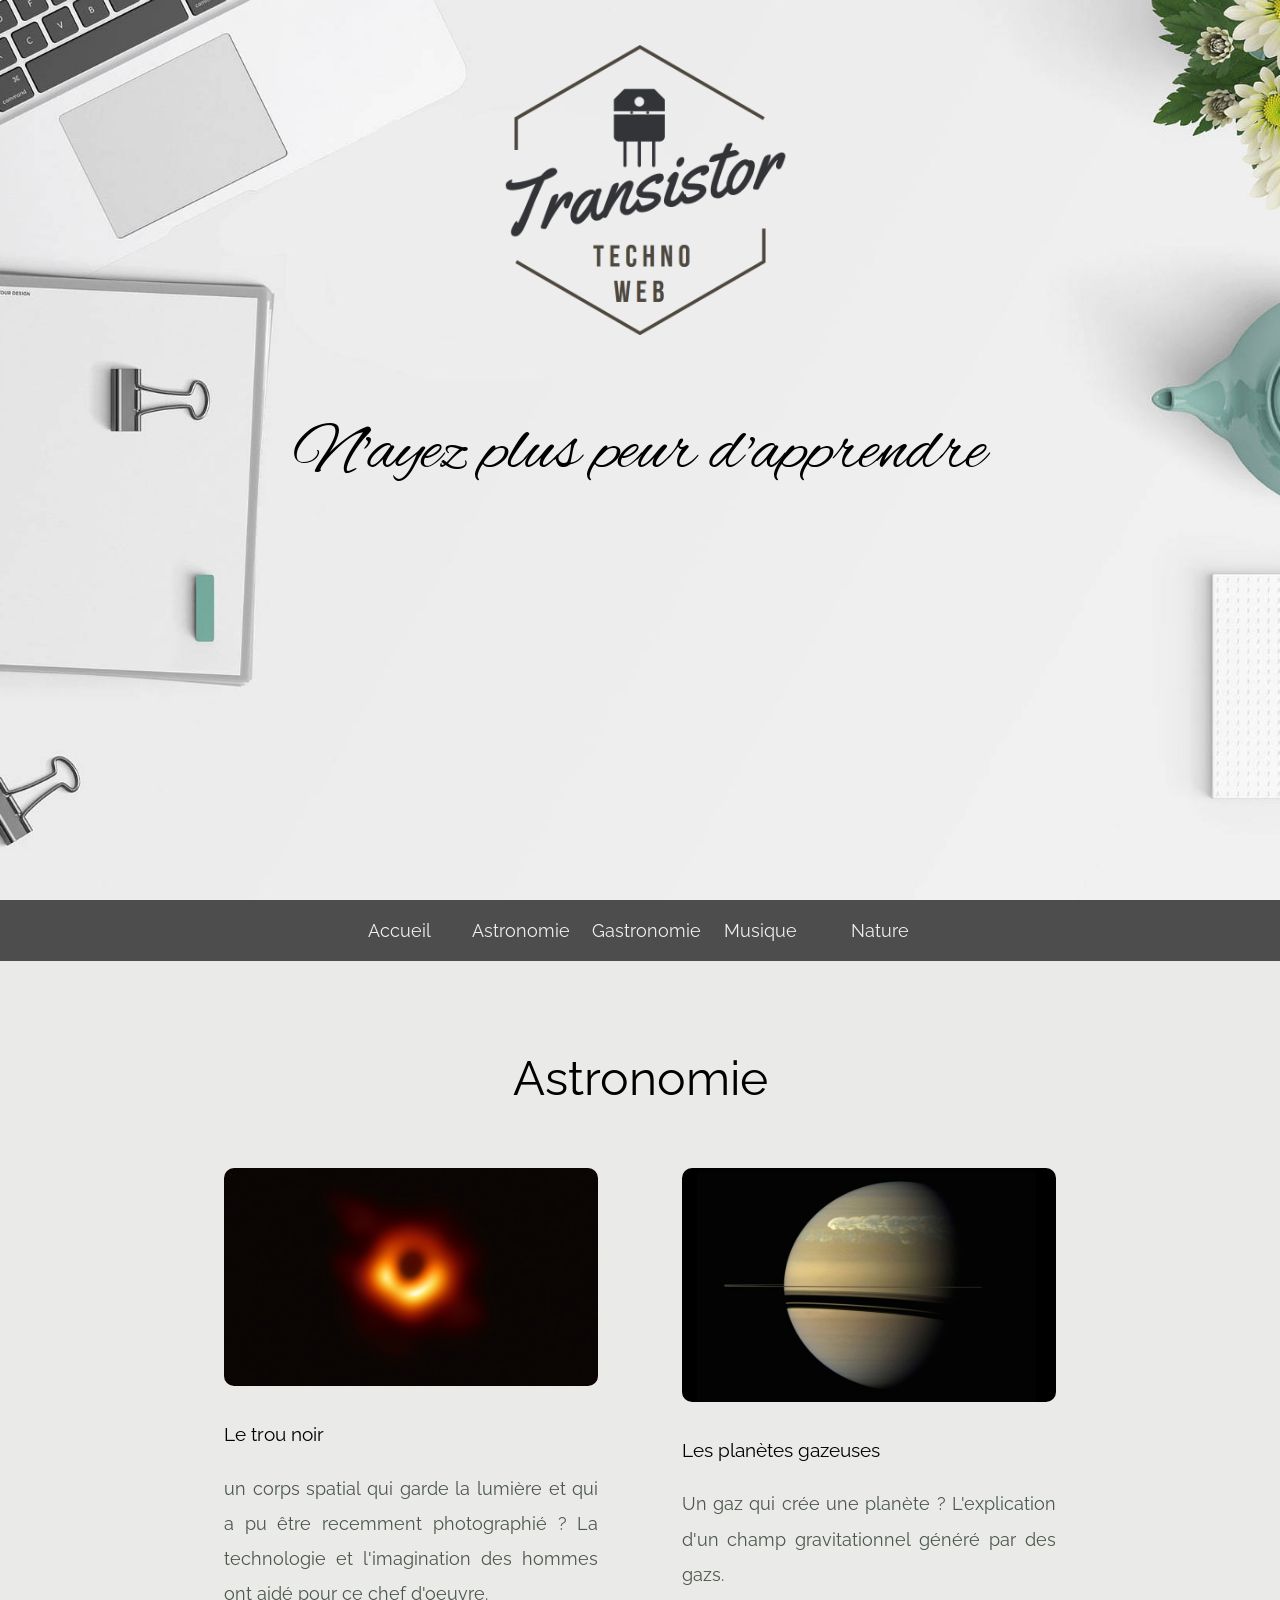
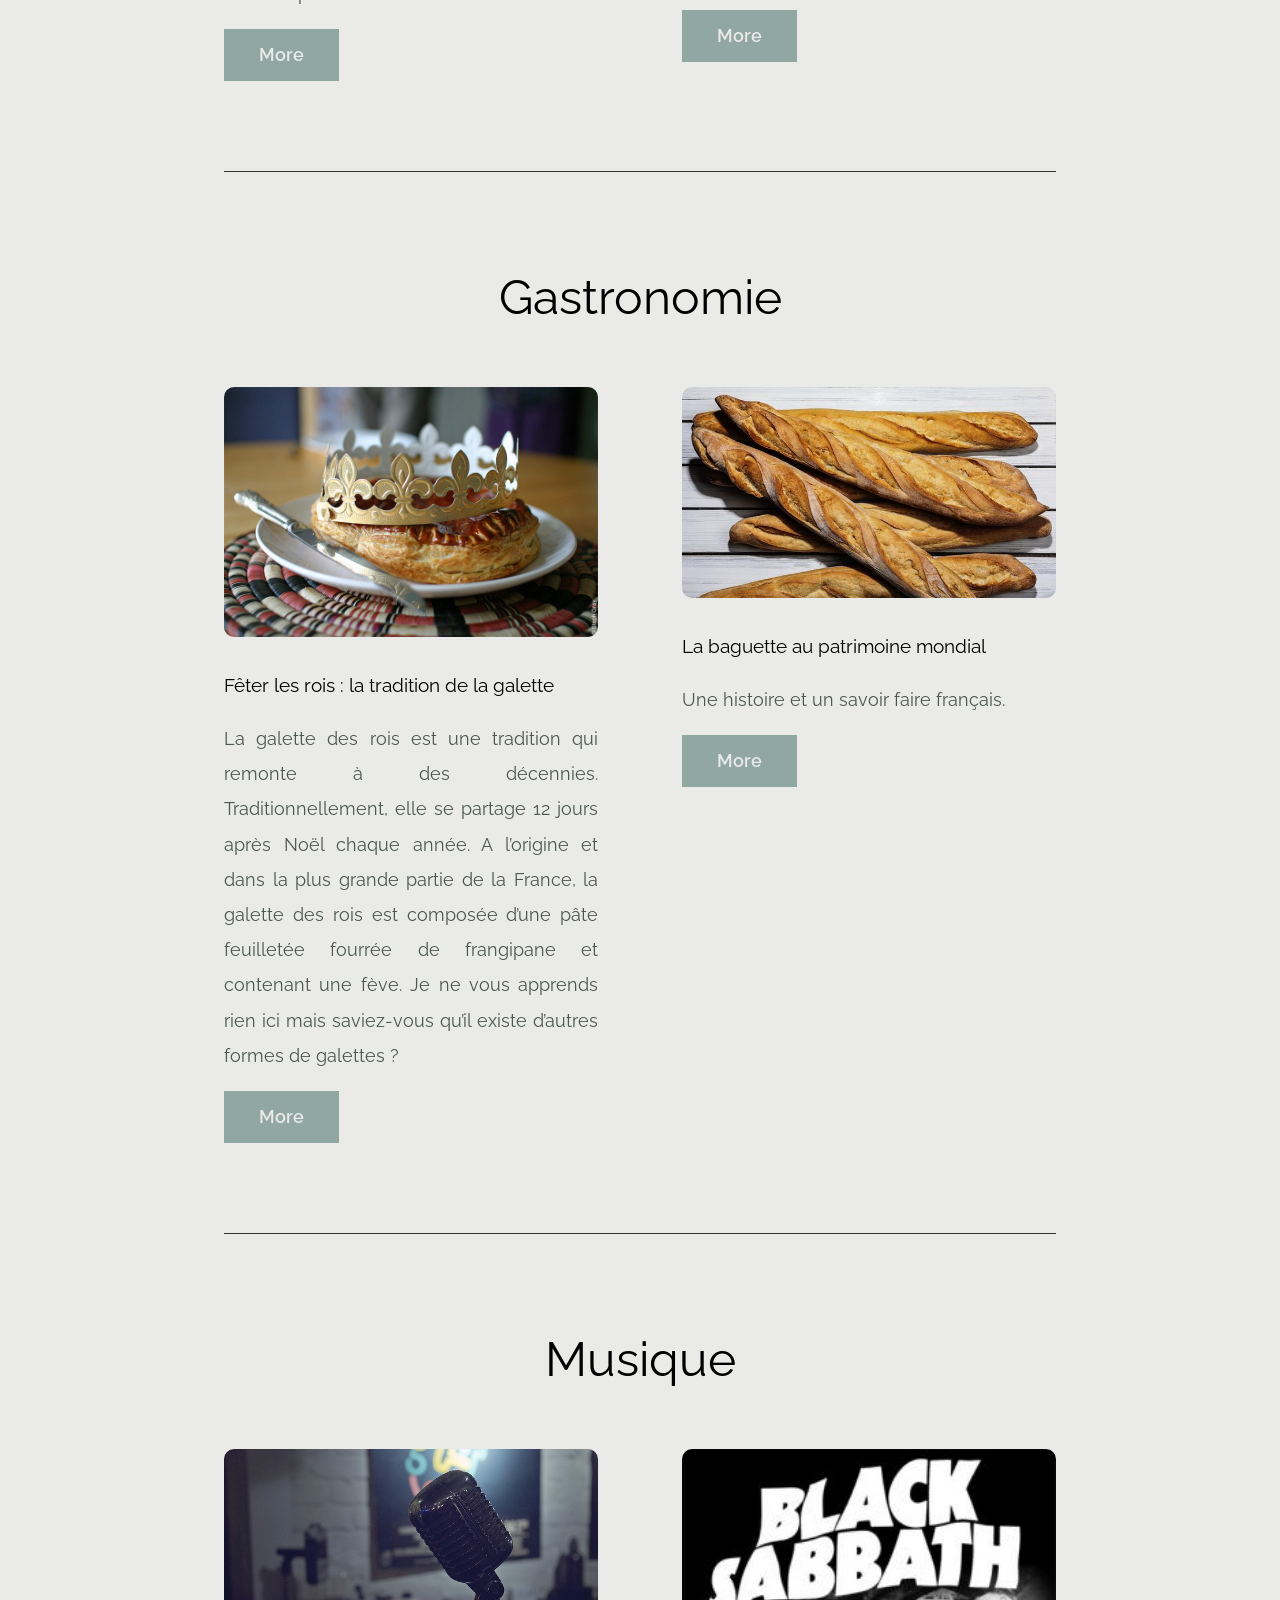
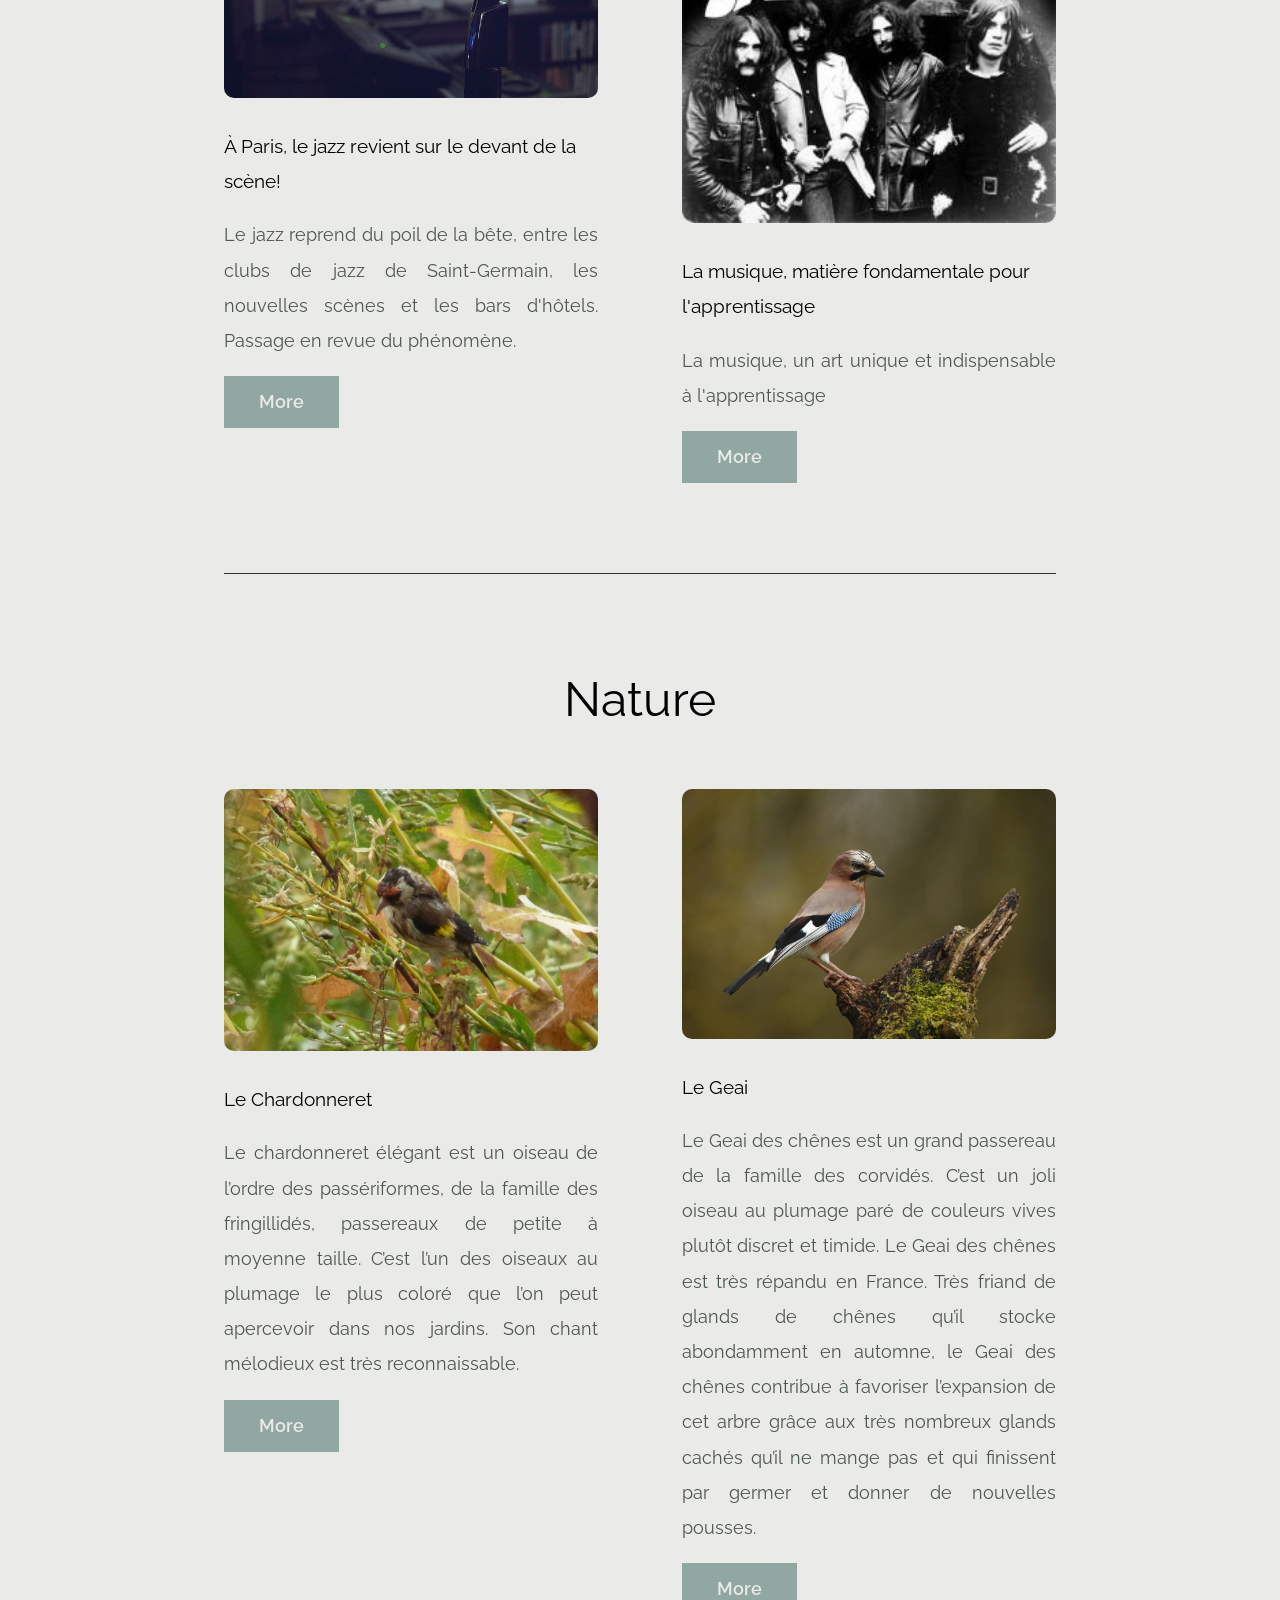
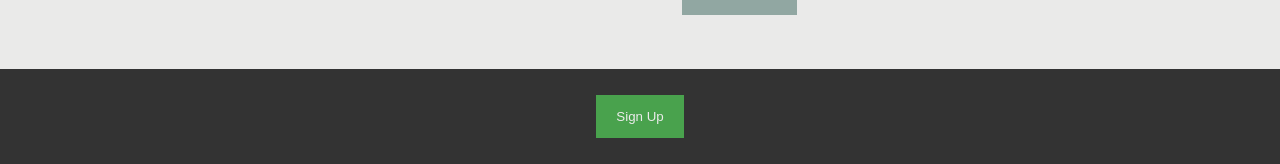
==== commit cfc327f3: "Add files via upload" ====
--- a/www/index.html
+++ b/www/index.html
@@ -226,7 +226,7 @@
 							<input type="text" placeholder="Enter Birth Date" id="birthdate" name="birthdate">
 
 				      <div class="clearfix">
-				        <button type="button" id="envoi" onclick="document.getElementById('inscription').style.display='none'" class="cancelbtn">Cancel</button>
+				        <button type="button" onclick="document.getElementById('inscription').style.display='none'" class="cancelbtn">Cancel</button>
 				        <button type="submit" class="signupbtn">Sign Up</button>
 				      </div>
 				    </div>
--- a/www/css/index.css
+++ b/www/css/index.css
@@ -80,25 +80,19 @@
 	background-size: cover;
 }
 
-@media (max-width:1200px) {
+@media screen and (max-width:1200px) {
   	.banner {
       height: 65vh;
       background-position: right;
     }
 }
 
-@media (orientation: landscape) and (max-width:max-height) {
-  .banner {
-    height: 100vh;
-  }
-}
-
 .logo {
 	margin-top: 5vh;
 	width: 25%;
 }
 
-@media (min-width:530px) and (max-width:1200px) {
+@media screen and (min-width:530px) and (max-width:1200px) {
   .logo {
     width: 300px;
   }
@@ -110,7 +104,7 @@
   }
 }
 
-@media handheld and (max-width:530px) {
+@media screen and (max-width:530px) {
 	.logo {
 		width: 200px;
 	}
@@ -135,7 +129,7 @@
 }
 
  a {
-	width: 10vw;
+	width: 9vw;
   display: inline-block;
   padding: 13px 10px 13px 10px;
   text-decoration: none;
@@ -150,13 +144,13 @@
   display: none;
 }
 
-@media (min-width:530px) and (max-width:1200px) {
+@media screen and (min-width:530px) and (max-width:1200px) {
   .nav a {
     width:19vw;
   }
 }
 
-@media handheld and (max-width:530px) {
+@media screen and (max-width:530px) {
 	.nav {
 		  height: 50px;
 			text-align: left;
@@ -244,7 +238,7 @@
   }
 }
 
-@media handheld and (max-width: 530px) {
+@media screen and (max-width: 530px) {
 	.flex article {
 		width: 100%;
 		margin-bottom: 3em;
@@ -365,14 +359,11 @@
 
 footer h1 {
   text-align:center;
-  margin: 5vh;
-}
-
-
-/*****************TEST********************/
-
-
-/* Full-width input fields */
+  width:100%;
+  margin-top:6%;
+}
+
+/******* Inscription *******/
 input[type=text], input[type=password] {
   width: 100%;
   padding: 15px;
@@ -382,13 +373,11 @@
   background: #f1f1f1;
 }
 
-/* Add a background color when the inputs get focus */
 input[type=text]:focus, input[type=password]:focus {
   background-color: #ddd;
   outline: none;
 }
 
-/* Set a style for all buttons */
 button {
   background-color: #4CAF50;
   color: white;
@@ -404,44 +393,39 @@
   opacity:1;
 }
 
-/* Extra styles for the cancel button */
 .cancelbtn {
   padding: 14px 20px;
   background-color: #f44336;
 }
 
-/* Float cancel and signup buttons and add an equal width */
 .cancelbtn, .signupbtn {
   float: left;
   width: 50%;
 }
 
-/* Add padding to container elements */
 .container {
   padding: 16px;
 }
 
-/* The Modal (background) */
 .modal {
-  display: none; /* Hidden by default */
-  position: fixed; /* Stay in place */
-  z-index: 100; /* Sit on top */
+  display: none;
+  position: fixed;
+  z-index: 100;
   left: 0;
   top: 0;
-  width: 100%; /* Full width */
-  height: 100%; /* Full height */
-  overflow: auto; /* Enable scroll if needed */
+  width: 100%;
+  height: 100%;
+  overflow: auto;
   background:rgba(0,0,0,0.5);
   padding-top: 50px;
   text-align: left;
 }
 
-/* Modal Content/Box */
 .modal-content {
   background-color: #fefefe;
-  margin: 5% auto 15% auto; /* 5% from the top, 15% from the bottom and centered */
+  margin: 5% auto 15% auto;
   border: 1px solid #888;
-  width: 50%; /* Could be more or less, depending on screen size */
+  width: 50%;
 }
 
 hr {
